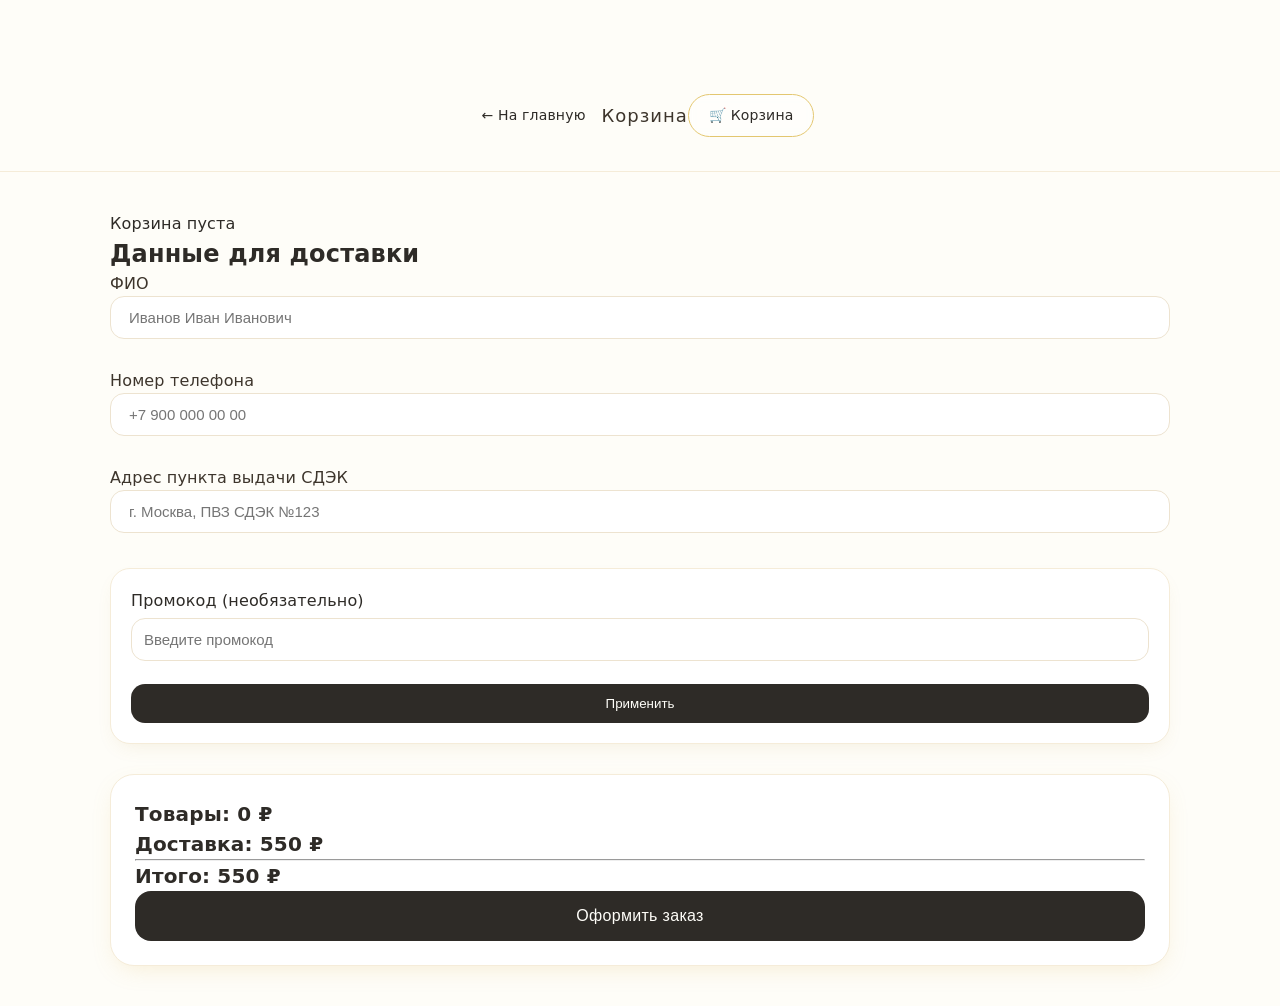
==== cart.html @ 633397a0 "Add files via upload" ====
<!DOCTYPE html>
<html lang="ru">
<head>
  <meta charset="UTF-8">
  <title>Корзина</title>
  <title>Корзина — Secret Jersey</title>
  <meta name="viewport" content="width=device-width, initial-scale=1.0">
  <link rel="stylesheet" href="style.css">
</head>
<body>

<header class="header">
  <div class="header-inner">

    <a href="index.html" class="back-btn">
      ← На главную
    </a>

    <h1>Корзина</h1>

    <a href="cart.html" class="cart-btn">
      🛒 Корзина
    </a>

  </div>
</header>

<main class="cart">
  <div id="cart-items"></div>

  <h2>Данные для доставки</h2>

  <div class="delivery">

    <label>
      ФИО
      <input type="text" id="name" placeholder="Иванов Иван Иванович">
    </label>

    <label>
      Номер телефона
      <input type="tel" id="phone" placeholder="+7 900 000 00 00">
    </label>

    <label>
      Адрес пункта выдачи СДЭК
      <input type="text" id="address" placeholder="г. Москва, ПВЗ СДЭК №123">
    </label>

    </p>

  </div>

  <div class="promo-block">
  <label for="promo">Промокод (необязательно)</label>
  <input type="text" id="promo" placeholder="Введите промокод">
  <button type="button" id="apply-promo">Применить</button>
  <p id="promo-message"></p>
</div>


<div class="cart-total">
  <p>Товары: <span id="products-price">0</span> ₽</p>
  <p>Доставка: <span id="delivery-price">550</span> ₽</p>
  <hr>
  <p class="total">
    Итого: <span id="total-price">0</span> ₽
  </p>

  <button class="buy" id="go-payment">Оформить заказ</button>
</div>


</main>

<script src="cart.js"></script>
</body>
</html>
---- style.css ----
﻿* {
  box-sizing: border-box;
  margin: 0;
  padding: 0;
}

body {
  font-family: 'Inter', 'Helvetica Neue', system-ui, -apple-system, BlinkMacSystemFont, sans-serif;
  background: #fefdf8;
  color: #2e2b27;
  line-height: 1.5;
  letter-spacing: 0.01em;
}

a {
  color: inherit;
  text-decoration: none;
}

.header {
  position: sticky;
  top: 0;
  background: rgba(254, 253, 248, 0.85);
  backdrop-filter: blur(12px);
  -webkit-backdrop-filter: blur(12px);
  border-bottom: 1px solid rgba(243, 228, 183, 0.5);
  z-index: 1000;
}

.header h1 {
  font-size: 24px;
  letter-spacing: 1px;
  font-weight: 500;
  color: #3d352c;
}

main {
  max-width: 1100px;
  margin: 40px auto;
  padding: 0 20px;
}

.product {
  display: grid;
  grid-template-columns: 1fr 1fr;
  gap: 40px;
}

.product img {
  width: 100%;
  border-radius: 24px;
  box-shadow: 0 20px 35px -8px rgba(233, 196, 106, 0.2);
  transition: transform 0.5s ease, box-shadow 0.4s ease;
}

.product img:hover {
  transform: scale(1.01);
  box-shadow: 0 25px 40px -8px rgba(222, 184, 92, 0.3);
}

.product-info h2 {
  font-size: 28px;
  margin-bottom: 10px;
  font-weight: 500;
  color: #3d352c;
}

.price {
  font-size: 22px;
  font-weight: 500;
  margin-bottom: 20px;
  color: #b48b3a;
}

.sizes {
  display: flex;
  gap: 10px;
  border-radius: 30px;
  margin-bottom: 20px;
  flex-wrap: wrap;
}

.size {
  padding: 12px 20px;
  border: 1px solid #e5d9c6;
  border-radius: 40px;
  background: none;
  cursor: pointer;
  font-weight: 500;
  color: #3d352c;
  transition: all 0.2s ease;
  background: white;
  min-width: 60px;
  box-shadow: 0 2px 6px rgba(0,0,0,0.02);
}

.size:hover {
  border-color: #e3c770;
  background: #fffbf0;
}

.size.active {
  background: #e3c770;
  border-color: #dba959;
  color: #2e2b27;
  font-weight: 600;
  box-shadow: 0 4px 10px rgba(227, 199, 112, 0.3);
}

input {
  width: 100%;
  padding: 12px 18px;
  border: 1px solid #ede3d0;
  border-radius: 14px;
  margin-bottom: 15px;
  background: white;
  font-size: 15px;
  transition: border 0.2s, box-shadow 0.2s;
}

input:focus {
  outline: none;
  border-color: #e3c770;
  box-shadow: 0 0 0 3px rgba(227, 199, 112, 0.15);
}

.buy {
  width: 100%;
  padding: 16px;
  background: #2e2b27;
  color: #fefdf8;
  border: none;
  border-radius: 16px;
  font-size: 16px;
  font-weight: 500;
  cursor: pointer;
  transition: all 0.3s ease;
  letter-spacing: 0.02em;
}

.buy:hover {
  background: #4a4139;
  transform: translateY(-2px);
  box-shadow: 0 12px 20px -10px rgba(46, 43, 39, 0.3);
}

.size-table {
  margin-top: 30px;
  width: 100%;
  border-collapse: collapse;
}

.size-table th,
.size-table td {
  padding: 12px;
  border-bottom: 1px solid #f0e8da;
  text-align: center;
}

.size-table th {
  font-weight: 600;
  color: #b48b3a;
  background: #fffbf2;
}

.cart-item {
  display: flex;
  gap: 20px;
  margin-bottom: 25px;
  background: white;
  padding: 18px;
  border-radius: 24px;
  box-shadow: 0 8px 20px -6px rgba(233, 196, 106, 0.15);
  border: 1px solid #f5ecd9;
}

.cart-item img {
  width: 100px;
  height: 100px;
  object-fit: cover;
  border-radius: 18px;
}

.cart-info h3 {
  margin-bottom: 5px;
  font-weight: 500;
  color: #3d352c;
}

.unwanted {
  font-size: 13px;
  color: #b48b3a;
  background: #fffbf0;
  padding: 4px 10px;
  border-radius: 30px;
  display: inline-block;
  margin-top: 4px;
}

.remove-btn {
  margin-top: 10px;
  padding: 8px 16px;
  background: #2e2b27;
  color: #fefdf8;
  border: none;
  border-radius: 12px;
  cursor: pointer;
  transition: all 0.2s ease;
  font-size: 14px;
}

.remove-btn:hover {
  background: #b48b3a;
  transform: scale(0.98);
}

.delivery label {
  display: block;
  margin-bottom: 15px;
  font-weight: 500;
  color: #3d352c;
}

.cart-total {
  margin-top: 30px;
  font-size: 20px;
  font-weight: 600;
  background: white;
  padding: 24px;
  border-radius: 24px;
  box-shadow: 0 8px 25px -8px rgba(222, 184, 92, 0.25);
  border: 1px solid #f5ecd9;
}

.measure-modal {
  display: none;
  position: fixed;
  inset: 0;
  background: rgba(46, 43, 39, 0.5);
  backdrop-filter: blur(4px);
}

.measure-content {
  background: #fefdf8;
  max-width: 400px;
  margin: 120px auto;
  padding: 30px;
  border-radius: 32px;
  box-shadow: 0 40px 60px -20px rgba(46, 43, 39, 0.4);
}

.product-img {
  width: 300px;
  height: auto;
  border-radius: 24px;
}

.product-img {
   display: grid;
   gap: 500px;
   flex-wrap: wrap;
}

.product-img {
    flex: 0 0 200px;
    border: 1px solid #e5d9c6;
    padding: 10px;
    text-align: center;
}

.products-img {
    display: flex;
    justify-content: space-between;
    align-items: flex-start;
    padding: 20px;
}

.product-img {
    width: 45%;
    border: 1px solid #e5d9c6;
    border-radius: 10px;
    padding: 15px;
    text-align: center;
    background-color: #fff;
}

.product-img {
    width: 40%;
    height: auto;
    border-radius: 8px;
}

.product-img button {
    margin-top: 10px;
    padding: 8px 12px;
    border: none;
    background-color: #e3c770;
    color: #2e2b27;
    border-radius: 5px;
    cursor: pointer;
}

.products {
  display: grid;
  grid-template-columns: repeat(2, 1fr);
  gap: 30px;
}

.product-card {
  border-radius: 24px;
  overflow: hidden;
  cursor: pointer;
  background: white;
  padding: 15px;
  transition: all 0.4s ease;
  border: 1px solid #f5ecd9;
  box-shadow: 0 10px 25px -12px rgba(180, 139, 58, 0.15);
}

.product-card img {
  width: 100%;
  border-radius: 18px;
  transition: transform 0.5s ease;
}

.product-card h3 {
  margin-top: 12px;
  font-size: 18px;
  font-weight: 500;
  color: #3d352c;
}

.product-card p {
  font-size: 16px;
  color: #b48b3a;
  font-weight: 500;
}

.product-card:hover {
  transform: translateY(-6px);
  box-shadow: 0 25px 35px -14px rgba(180, 139, 58, 0.3);
  border-color: #e3c770;
}

.product-card:hover img {
  transform: scale(1.04);
}

@media (max-width: 768px) {
  .products {
    grid-template-columns: 1fr;
  }
}

/* ===== HERO ===== */
.hero {
  height: 70vh;
  display: flex;
  align-items: center;
  justify-content: center;
  text-align: center;
  background: linear-gradient(
    rgba(46, 43, 39, 0.45),
    rgba(46, 43, 39, 0.45)
  ),
  url("images/hero.jpg") center / cover no-repeat;
  color: #fefdf8;
  padding: 20px;
}

.hero-content h2 {
  font-size: 52px;
  margin-bottom: 15px;
  letter-spacing: 1px;
  font-weight: 500;
  text-shadow: 0 2px 10px rgba(0,0,0,0.2);
}

.hero-content p {
  font-size: 18px;
  margin-bottom: 30px;
  color: #faf3e0;
}

.hero-btn {
  display: inline-block;
  padding: 16px 35px;
  background: #fefdf8;
  color: #2e2b27;
  border-radius: 40px;
  font-weight: 500;
  transition: 0.3s;
  box-shadow: 0 10px 20px -8px rgba(0,0,0,0.2);
}

.hero-btn:hover {
  background: #e3c770;
  color: #2e2b27;
  transform: translateY(-2px);
  box-shadow: 0 15px 25px -8px #b48b3a;
}

.header-inner {
  max-width: 1100px;
  margin: 0 auto;
  padding: 20px;
  display: flex;
  align-items: center;
  justify-content: space-between;
}

.cart-btn {
  padding: 10px 20px;
  border: 1px solid #e3c770;
  border-radius: 40px;
  font-size: 14px;
  transition: 0.3s;
  color: #2e2b27;
  background: rgba(255,255,255,0.5);
  backdrop-filter: blur(4px);
}

.cart-btn:hover {
  background: #e3c770;
  color: #2e2b27;
  border-color: #dba959;
  box-shadow: 0 8px 15px -6px rgba(227, 199, 112, 0.5);
}

/* ===== BACK BUTTON ===== */
.back-btn {
  font-size: 14px;
  color: #2e2b27;
  padding: 8px 16px;
  border-radius: 40px;
  transition: 0.3s;
  white-space: nowrap;
}

.back-btn:hover {
  background: #e3c770;
  color: #2e2b27;
  box-shadow: 0 4px 10px rgba(227, 199, 112, 0.3);
}

/* ===== BOTTOM BLOCK ===== */
.bottom-block {
  margin-top: 80px;
  padding: 60px 20px;
  background: #fffbf2;
  border-top: 1px solid #f5ecd9;
  border-bottom: 1px solid #f5ecd9;
}

.bottom-inner {
  max-width: 1100px;
  margin: 0 auto;
  display: flex;
  align-items: center;
  gap: 40px;
}

.bottom-inner img {
  width: 50%;
  border-radius: 24px;
  box-shadow: 0 25px 35px -14px rgba(180, 139, 58, 0.3);
}

.bottom-text {
  width: 50%;
}

.bottom-text h2 {
  font-size: 32px;
  margin-bottom: 15px;
  font-weight: 500;
  color: #3d352c;
}

.bottom-text p {
  font-size: 18px;
  line-height: 1.7;
  color: #5e5549;
}

/* 📱 мобильная версия */
@media (max-width: 768px) {
  .bottom-inner {
    flex-direction: column;
  }

  .bottom-inner img,
  .bottom-text {
    width: 100%;
  }
}

/* ===== MOBILE VERSION (MAIN PAGE) ===== */
@media (max-width: 768px) {

  .header-inner {
    padding: 15px;
  }

  .header-inner h1 {
    font-size: 20px;
  }

  .products {
    flex-direction: column;
    gap: 25px;
    padding: 0 15px;
  }

  .product-card {
    width: 100%;
  }

  .product-card img {
    width: 100%;
    height: auto;
    border-radius: 18px;
  }

  button,
  .cart-btn,
  .back-btn {
    width: 100%;
    min-height: 48px;
    font-size: 16px;
  }

  .bottom-inner {
    flex-direction: column;
    gap: 20px;
  }

  .bottom-inner img,
  .bottom-text {
    width: 100%;
  }

  .bottom-text h2 {
    font-size: 24px;
  }

  .bottom-text p {
    font-size: 16px;
  }

  .contact-cta p {
    font-size: 16px;
  }
}

/* ===== MOBILE PRODUCT PAGE (FIXED) ===== */
@media (max-width: 768px) {

  .product-image,
  .product-info {
    padding: 0 15px;
  }

  .product-img {
    width: 100%;
    max-width: 320px;
    height: auto;
    border-radius: 20px;
    margin-bottom: 20px;
    margin-left: auto;
    margin-right: auto;
  }

  .product-info h1 {
    font-size: 24px;
    margin-bottom: 10px;
    font-weight: 500;
  }

  .product-description {
    font-size: 15px;
    line-height: 1.6;
    margin-bottom: 15px;
    color: #5e5549;
  }

  .price {
    font-size: 22px;
    margin-bottom: 20px;
    font-weight: 600;
    color: #b48b3a;
  }

  .sizes {
    margin-bottom: 25px;
  }

  .sizes p {
    margin-bottom: 10px;
  }

  .sizes .size {
    width: auto;
    min-width: 60px;
    padding: 10px 16px;
    border-radius: 40px;
    font-size: 14px;
  }

  .size-table-wrapper {
    overflow-x: auto;
    margin-bottom: 25px;
  }

  .size-table {
    width: 100%;
    font-size: 13px;
  }

  .unwanted-clubs input {
    width: 100%;
    min-height: 44px;
    font-size: 14px;
    margin-top: 8px;
  }

  .buy {
    width: 100%;
    min-height: 50px;
    font-size: 16px;
    border-radius: 30px;
    margin-top: 20px;
  }
}

/* ===== MOBILE CART PAGE ===== */
@media (max-width: 768px) {

  .cart {
    padding: 0 15px;
  }

  .cart-item {
    display: flex;
    gap: 15px;
    margin-bottom: 20px;
    padding: 15px;
  }

  .cart-item img {
    width: 80px;
    height: 80px;
    object-fit: cover;
    border-radius: 12px;
  }

  .cart-info {
    flex: 1;
  }

  .cart-info h3 {
    font-size: 16px;
    margin-bottom: 5px;
  }

  .cart-info p {
    font-size: 14px;
    margin-bottom: 4px;
  }

  .delivery label {
    display: block;
    margin-bottom: 15px;
  }

  .delivery input {
    width: 100%;
    min-height: 44px;
    font-size: 14px;
  }

  .delivery-note {
    font-size: 13px;
  }

  .cart-total {
    margin-top: 25px;
  }

  .cart-total p {
    font-size: 18px;
    margin-bottom: 15px;
  }

  .buy {
    width: 100%;
    min-height: 50px;
    font-size: 16px;
    border-radius: 30px;
  }
}

.mini-header {
  position: fixed;
  top: 0;
  left: 0;
  width: 100%;
  height: 56px;
  background: rgba(254, 253, 248, 0.85);
  backdrop-filter: blur(10px);
  -webkit-backdrop-filter: blur(10px);
  border-bottom: 1px solid #f5ecd9;
  display: flex;
  align-items: center;
  justify-content: space-between;
  padding: 0 14px;
  z-index: 1000;
}

.mini-header a {
  text-decoration: none;
  color: #2e2b27;
  font-size: 20px;
  transition: color 0.2s;
}

.mini-header a:hover {
  color: #b48b3a;
}

.header-title {
  font-weight: 500;
  font-size: 16px;
  color: #3d352c;
}

body {
  padding-top: 60px;
}

/* ===== PAYMENT PAGE ===== */

.payment-page {
  max-width: 420px;
  margin: 0 auto;
  padding: 20px 16px 40px;
}

.payment-page h2 {
  text-align: center;
  font-size: 24px;
  margin-bottom: 16px;
  font-weight: 500;
  color: #3d352c;
}

.payment-box {
  background: white;
  border-radius: 24px;
  padding: 22px;
  box-shadow: 0 15px 30px -12px rgba(180, 139, 58, 0.15);
  margin-bottom: 16px;
  border: 1px solid #f5ecd9;
}

.payment-box p {
  margin: 8px 0;
  font-size: 15px;
  color: #5e5549;
}

.payment-timer {
  background: #fff5e6;
  color: #b48b3a;
  border-radius: 18px;
  padding: 12px;
  text-align: center;
  font-weight: 600;
  margin-bottom: 16px;
  border: 1px solid #f5dbb1;
}

.qr-box {
  margin-top: 16px;
  text-align: center;
}

.qr-box img {
  width: 220px;
  max-width: 100%;
  border-radius: 14px;
  box-shadow: 0 8px 20px rgba(0,0,0,0.08);
}

.qr-box p {
  margin-top: 8px;
  font-size: 14px;
  color: #b48b3a;
}

.pay-done {
  width: 100%;
  margin-top: 16px;
  padding: 16px;
  border: none;
  border-radius: 18px;
  background: #2e2b27;
  color: #fefdf8;
  font-size: 16px;
  font-weight: 500;
  cursor: pointer;
  transition: all 0.2s ease;
}

.pay-done:active {
  transform: scale(0.98);
}

.pay-done:disabled {
  background: #c9c3b8;
  cursor: not-allowed;
}

.payment-note {
  font-size: 13px;
  color: #b48b3a;
  text-align: center;
  margin-top: 10px;
}

/* ===== АНИМАЦИЯ ТОВАРОВ НА ГЛАВНОЙ ===== */

.product-card {
  background: white;
  border-radius: 24px;
  padding: 15px;
  transition: all 0.4s ease;
  cursor: pointer;
}

.product-card img {
  width: 100%;
  border-radius: 18px;
  transition: transform 0.5s ease;
}

.product-card:hover {
  transform: translateY(-8px);
  box-shadow: 0 25px 35px -14px rgba(180, 139, 58, 0.3);
}

.product-card:hover img {
  transform: scale(1.06);
}

.product-card::after {
  content: "";
  position: absolute;
  inset: 0;
  border-radius: 24px;
  background: rgba(227, 199, 112, 0.03);
  opacity: 0;
  transition: opacity 0.4s;
}

.product-card:hover::after {
  opacity: 1;
}

/* ===== БЛОК СВЯЗИ ===== */

.contact-cta {
  margin-top: 60px;
  padding: 40px 20px;
  background: #fffbf2;
  border-radius: 32px;
  text-align: center;
  border: 1px solid #f5ecd9;
}

.contact-cta p {
  font-size: 22px;
  margin-bottom: 25px;
  line-height: 1.5;
  color: #3d352c;
}

.contact-btn {
  display: inline-block;
  padding: 16px 40px;
  background: #2e2b27;
  color: #fefdf8;
  border-radius: 40px;
  text-decoration: none;
  font-weight: 500;
  transition: all 0.3s ease;
  box-shadow: 0 8px 18px -6px rgba(46, 43, 39, 0.2);
}

.contact-btn:hover {
  transform: translateY(-3px);
  background: #b48b3a;
  box-shadow: 0 15px 25px -10px #b48b3a;
}

/* ===== КОЛИЧЕСТВО ТОВАРА ===== */

.quantity-control {
  margin-top: 20px;
}

.qty-box {
  display: flex;
  align-items: center;
  gap: 15px;
}

.qty-btn {
  width: 44px;
  height: 44px;
  border-radius: 50%;
  border: none;
  background: #2e2b27;
  color: #fefdf8;
  font-size: 22px;
  cursor: pointer;
  transition: all 0.2s;
  display: flex;
  align-items: center;
  justify-content: center;
}

.qty-btn:hover {
  background: #b48b3a;
  transform: scale(1.05);
}

.qty-value {
  font-size: 20px;
  min-width: 30px;
  text-align: center;
  font-weight: 500;
  color: #3d352c;
}

.add-to-cart {
  width: 100%;
  padding: 16px;
  border-radius: 30px;
  border: none;
  background: #2e2b27;
  color: #fefdf8;
  font-size: 16px;
  font-weight: 500;
  cursor: pointer;
  transition: all 0.3s;
}

.add-to-cart:hover {
  background: #b48b3a;
  transform: translateY(-2px);
  box-shadow: 0 12px 20px -10px #b48b3a;
}

/* =========================
   PAYMENT PAGE
========================= */

.payment {
  max-width: 480px;
  margin: 0 auto;
  padding: 20px 16px 40px;
}

.payment-card {
  background: white;
  border-radius: 24px;
  padding: 24px;
  margin-bottom: 16px;
  box-shadow: 0 12px 25px -12px rgba(180, 139, 58, 0.15);
  border: 1px solid #f5ecd9;
}

.payment-card h2,
.payment-card h3 {
  margin-bottom: 12px;
  font-size: 20px;
  font-weight: 500;
  color: #3d352c;
}

.payment-total {
  font-size: 32px;
  font-weight: 600;
  text-align: center;
  margin: 15px 0;
  color: #b48b3a;
}

.payment-timer {
  text-align: center;
  font-size: 15px;
  color: #5e5549;
}

#payment-timer {
  font-weight: 600;
  color: #b48b3a;
}

.payment-card p {
  font-size: 15px;
  margin: 8px 0;
  color: #5e5549;
}

.payment-note {
  margin-top: 12px;
  font-size: 14px;
  color: #b48b3a;
  text-align: center;
}

.paid-btn,
#paid-btn {
  width: 100%;
  background: #2e2b27;
  color: #fefdf8;
  border: none;
  border-radius: 18px;
  padding: 18px;
  font-size: 16px;
  font-weight: 500;
  cursor: pointer;
  transition: all 0.3s ease;
  letter-spacing: 0.02em;
}

#paid-btn:hover {
  background: #b48b3a;
  transform: translateY(-2px);
  box-shadow: 0 15px 25px -10px #b48b3a;
}

#paid-btn:disabled {
  background: #c9c3b8;
  cursor: not-allowed;
  transform: none;
}

.success-banner {
  position: fixed;
  top: -60px;
  left: 0;
  right: 0;
  background: #e3c770;
  color: #2e2b27;
  text-align: center;
  padding: 16px;
  font-size: 15px;
  font-weight: 600;
  transition: top 0.4s ease;
  z-index: 9999;
  box-shadow: 0 8px 15px rgba(227, 199, 112, 0.3);
}

.success-banner.show {
  top: 0;
}

.header {
  display: flex;
  align-items: center;
  gap: 10px;
  padding: 14px 20px;
  border-bottom: 1px solid #f5ecd9;
  background: rgba(254, 253, 248, 0.9);
  backdrop-filter: blur(10px);
}

.header a {
  text-decoration: none;
  color: #2e2b27;
  font-size: 14px;
  font-weight: 500;
  transition: color 0.2s;
}

.header a:hover {
  color: #b48b3a;
}

.header h1 {
  font-size: 18px;
  font-weight: 500;
  margin: 0 auto;
  color: #3d352c;
}

@media (max-width: 480px) {
  .payment {
    padding: 16px 12px 32px;
  }

  .payment-total {
    font-size: 28px;
  }
}

/* ===== PAYMENT SUCCESS ===== */

.payment-success {
  min-height: 70vh;
  display: flex;
  flex-direction: column;
  justify-content: center;
  align-items: center;
  text-align: center;
  padding: 20px;
}

.payment-success.hidden {
  display: none;
}

.success-text {
  font-size: 16px;
  line-height: 1.6;
  margin-bottom: 30px;
  color: #5e5549;
  max-width: 420px;
}

.back-home-btn {
  display: block;
  width: 100%;
  max-width: 320px;
  background: #2e2b27;
  color: #fefdf8;
  text-decoration: none;
  padding: 18px;
  border-radius: 18px;
  font-size: 16px;
  font-weight: 500;
  transition: all 0.3s ease;
  box-shadow: 0 10px 20px -8px rgba(46, 43, 39, 0.2);
}

.back-home-btn:hover {
  background: #b48b3a;
  transform: translateY(-2px);
  box-shadow: 0 15px 25px -10px #b48b3a;
}

.hidden {
  display: none;
}

.payment-success {
  text-align: center;
  padding: 60px 20px;
}

.payment-success h2 {
  font-size: 28px;
  margin-bottom: 20px;
  font-weight: 500;
  color: #3d352c;
}

.payment-success p {
  font-size: 16px;
  line-height: 1.6;
  margin-bottom: 40px;
  color: #5e5549;
}

.back-home-btn {
  display: inline-block;
  padding: 18px 40px;
  background: #2e2b27;
  color: #fefdf8;
  text-decoration: none;
  font-size: 16px;
  border-radius: 18px;
  transition: all 0.3s;
}

.back-home-btn:hover {
  background: #b48b3a;
  transform: translateY(-2px);
  box-shadow: 0 15px 25px -10px #b48b3a;
}

/* ============================= */
/* 📱 MOBILE VERSION */
/* ============================= */
@media (max-width: 768px) {

  body {
    font-size: 15px;
  }

  .container {
    padding: 12px;
  }

  h1, h2 {
    font-size: 22px;
  }

  button {
    font-size: 15px;
    padding: 14px;
    border-radius: 16px;
  }

  header {
    padding: 10px 14px;
  }

  header .logo {
    font-size: 20px;
  }

  header nav {
    display: none;
  }

  .mobile-header {
    display: flex;
    justify-content: space-between;
    align-items: center;
  }

  .products {
    display: grid;
    grid-template-columns: 1fr 1fr;
    gap: 12px;
  }

  .product-card {
    border-radius: 18px;
    padding: 10px;
  }

  .product-card img {
    height: 150px;
    object-fit: cover;
    border-radius: 14px;
  }

  .product-card h3 {
    font-size: 14px;
  }

  .product-card .price {
    font-size: 15px;
    font-weight: 600;
  }

  .product-card:hover {
    transform: none;
    box-shadow: none;
  }

  .product-page {
    display: block;
  }

  .product-img {
    width: 100%;
    max-height: 300px;
    object-fit: cover;
    border-radius: 18px;
    margin-bottom: 16px;
  }

  .sizes {
    display: flex;
    flex-wrap: wrap;
    gap: 8px;
  }

  .size {
    padding: 10px 16px;
    font-size: 14px;
    border-radius: 12px;
  }

  .add-to-cart,
  .qty-box {
    width: 100%;
  }

  .qty-box {
    display: flex;
    justify-content: space-between;
    align-items: center;
  }

  .qty-btn {
    width: 48px;
    height: 48px;
    font-size: 22px;
  }

  .cart-item {
    display: flex;
    gap: 10px;
    padding: 12px;
    border-radius: 18px;
  }

  .cart-item img {
    width: 80px;
    height: 80px;
    border-radius: 12px;
  }

  .cart-info h3 {
    font-size: 15px;
  }

  .cart-info p {
    font-size: 13px;
  }

  .remove-btn {
    margin-top: 6px;
    font-size: 13px;
    padding: 8px 12px;
  }

  .cart-summary {
    padding: 14px;
    border-radius: 18px;
  }

  .cart-summary p {
    font-size: 14px;
  }

  .cart-summary .total {
    font-size: 20px;
  }

  .payment {
    padding: 16px;
  }

  .payment-box {
    padding: 20px;
    border-radius: 20px;
  }

  #payment-total {
    font-size: 24px;
    margin: 10px 0;
  }

  #payment-timer {
    font-size: 18px;
    margin-bottom: 14px;
  }

  .payment-success {
    padding: 20px;
    text-align: center;
  }

  .payment-success h2 {
    font-size: 24px;
    margin-bottom: 14px;
  }

  .payment-success p {
    font-size: 15px;
    margin-bottom: 20px;
  }

  .payment-success .home-btn {
    font-size: 16px;
    padding: 16px;
    border-radius: 16px;
  }

  .fixed-bottom-btn {
    position: fixed;
    bottom: 12px;
    left: 12px;
    right: 12px;
    z-index: 100;
  }

}

/* ===== FIX IMAGE ON MOBILE ===== */
@media (max-width: 768px) {

  .product-image {
    width: 100%;
    display: flex;
    justify-content: center;
    margin-bottom: 20px;
  }

  .product-img {
    width: 100%;
    max-width: 320px;
    height: auto;
    display: block;
    object-fit: contain;
  }

}

/* ===== MOBILE PRODUCT LAYOUT ===== */
@media (max-width: 768px) {

  .product {
    display: flex;
    flex-direction: column;
  }

  .product-image {
    order: 1;
    width: 100%;
    margin-bottom: 20px;
  }

  .product-info {
    order: 2;
    width: 100%;
  }

}


/* ===== SIZE BUTTONS MOBILE FIX ===== */
@media (max-width: 768px) {

  .sizes {
    display: flex;
    flex-wrap: wrap;
    gap: 10px;
    margin-top: 10px;
  }

  .sizes .size {
    width: auto;
    min-width: 60px;
    padding: 10px 16px;
    border-radius: 40px;
    font-size: 14px;
    text-align: center;
  }

}

.seo-text {
  max-width: 900px;
  margin: 60px auto;
  font-size: 14px;
  color: #b48b3a;
  line-height: 1.6;
}

.promo-block {
  margin: 20px 0;
  background: white;
  padding: 20px;
  border-radius: 20px;
  box-shadow: 0 8px 20px -8px rgba(180, 139, 58, 0.15);
  border: 1px solid #f5ecd9;
}

.promo-block input {
  width: 100%;
  padding: 12px;
  margin-top: 5px;
  border-radius: 14px;
  border: 1px solid #ede3d0;
}

.promo-block button {
  margin-top: 8px;
  width: 100%;
  padding: 12px;
  background: #2e2b27;
  color: #fefdf8;
  border: none;
  border-radius: 14px;
  cursor: pointer;
  font-weight: 500;
  transition: all 0.3s;
}

.promo-block button:hover {
  background: #b48b3a;
  transform: translateY(-2px);
  box-shadow: 0 10px 20px -10px #b48b3a;
}

.qty-wrapper {
  display: flex;
  align-items: center;
  gap: 12px;
  margin-bottom: 12px;
}

.qty-btn {
  width: 44px;
  height: 44px;
  font-size: 22px;
  border-radius: 12px;
  border: none;
  background: #2e2b27;
  color: #fefdf8;
  transition: all 0.2s;
}

.qty-btn:hover {
  background: #b48b3a;
  transform: scale(1.05);
}

.qty-value {
  font-size: 20px;
  min-width: 24px;
  text-align: center;
  font-weight: 500;
  color: #3d352c;
}

.to-cart {
  width: 100%;
  padding: 14px;
  background: #e3c770;
  color: #2e2b27;
  border: none;
  border-radius: 14px;
  font-size: 16px;
  font-weight: 500;
  cursor: pointer;
  transition: all 0.3s;
}

.to-cart:hover {
  background: #b48b3a;
  transform: translateY(-2px);
  box-shadow: 0 10px 20px -10px #b48b3a;
  color: #fefdf8;
}

/* ===== КОНТРОЛЫ КОРЗИНЫ НА СТРАНИЦЕ ТОВАРА ===== */

#cart-controls {
  margin-top: 20px;
}

#add-to-cart,
#go-to-cart {
  width: 100%;
  padding: 16px;
  font-size: 18px;
  font-weight: 500;
  border-radius: 18px;
  border: none;
  cursor: pointer;
  transition: all 0.3s ease;
}

#add-to-cart {
  background: #2e2b27;
  color: #fefdf8;
}

#add-to-cart:hover {
  transform: translateY(-2px);
  background: #b48b3a;
  box-shadow: 0 15px 25px -10px #b48b3a;
}

.quantity-controls {
  display: flex;
  align-items: center;
  justify-content: space-between;
  gap: 12px;
  margin-bottom: 14px;
}

.quantity-controls button {
  width: 54px;
  height: 54px;
  border-radius: 16px;
  border: none;
  font-size: 26px;
  font-weight: 500;
  cursor: pointer;
  background: #fff3e0;
  transition: all 0.2s ease;
  color: #2e2b27;
}

.quantity-controls button:hover {
  background: #e3c770;
  transform: scale(1.05);
}

.quantity-controls span {
  flex: 1;
  text-align: center;
  font-size: 22px;
  font-weight: 500;
  color: #3d352c;
}

#go-to-cart {
  background: #e3c770;
  color: #2e2b27;
}

#go-to-cart:hover {
  background: #b48b3a;
  transform: translateY(-2px);
  box-shadow: 0 15px 25px -10px #b48b3a;
  color: #fefdf8;
}

@media (max-width: 768px) {
  #add-to-cart,
  #go-to-cart {
    font-size: 16px;
    padding: 14px;
  }

  .quantity-controls button {
    width: 48px;
    height: 48px;
    font-size: 22px;
  }

  .quantity-controls span {
    font-size: 20px;
  }
}

.price-block {
  display: flex;
  align-items: center;
  gap: 10px;
  margin: 10px 0;
}

.old-price {
  font-size: 16px;
  color: #b48b3a;
  text-decoration: line-through;
}

.new-price {
  font-size: 24px;
  font-weight: 600;
  color: #2e2b27;
}

.price-block {
  display: flex;
  align-items: center;
  gap: 10px;
  margin: 10px 0;
}

.old-price {
  font-size: 16px;
  color: #b48b3a;
  text-decoration: line-through;
}

.new-price {
  font-size: 24px;
  font-weight: 600;
  color: #2e2b27;
}

/* ===== PRODUCT GALLERY ===== */

.product-gallery {
  position: relative;
  width: 100%;
  max-width: 600px;
  margin: 0 auto;
}

.gallery-main {
  position: relative;
  width: 100%;
  border-radius: 24px;
  overflow: hidden;
  box-shadow: 0 20px 35px -8px rgba(233, 196, 106, 0.2);
  aspect-ratio: 1 / 1;
}

.main-image {
  width: 100%;
  height: 100%;
  object-fit: cover;
  transition: transform 0.3s ease;
}

.main-image:hover {
  transform: scale(1.02);
}

/* Кнопки навигации */
.gallery-nav {
  position: absolute;
  top: 50%;
  transform: translateY(-50%);
  width: 44px;
  height: 44px;
  border-radius: 50%;
  background: rgba(255, 255, 255, 0.9);
  border: 2px solid #e3c770;
  color: #2e2b27;
  cursor: pointer;
  display: flex;
  align-items: center;
  justify-content: center;
  font-size: 18px;
  transition: all 0.3s ease;
  z-index: 10;
  box-shadow: 0 4px 12px rgba(0, 0, 0, 0.1);
}

.gallery-nav:hover {
  background: #e3c770;
  color: #fff;
  transform: translateY(-50%) scale(1.1);
  box-shadow: 0 6px 16px rgba(227, 199, 112, 0.4);
}

.gallery-nav.prev {
  left: 16px;
}

.gallery-nav.next {
  right: 16px;
}

/* Миниатюры */
.gallery-thumbnails {
  display: flex;
  gap: 12px;
  margin-top: 16px;
  overflow-x: auto;
  padding: 8px 4px;
  scrollbar-width: thin;
  scrollbar-color: #e3c770 #f5ecd9;
}

.gallery-thumbnails::-webkit-scrollbar {
  height: 6px;
}

.gallery-thumbnails::-webkit-scrollbar-track {
  background: #f5ecd9;
  border-radius: 10px;
}

.gallery-thumbnails::-webkit-scrollbar-thumb {
  background: #e3c770;
  border-radius: 10px;
}

.gallery-thumbnails::-webkit-scrollbar-thumb:hover {
  background: #b48b3a;
}

.thumbnail {
  width: 80px;
  height: 80px;
  object-fit: cover;
  border-radius: 12px;
  cursor: pointer;
  transition: all 0.3s ease;
  border: 2px solid transparent;
  opacity: 0.7;
}

.thumbnail:hover {
  opacity: 1;
  transform: translateY(-2px);
  box-shadow: 0 8px 16px rgba(227, 199, 112, 0.3);
}

.thumbnail.active {
  border-color: #e3c770;
  opacity: 1;
  transform: scale(1.05);
  box-shadow: 0 4px 12px rgba(227, 199, 112, 0.4);
}

/* Анимация для смены изображений */
@keyframes fadeIn {
  from {
    opacity: 0.5;
    transform: scale(0.98);
  }
  to {
    opacity: 1;
    transform: scale(1);
  }
}

/* Мобильная адаптация */
@media (max-width: 768px) {
  .gallery-nav {
    width: 36px;
    height: 36px;
    font-size: 14px;
  }

  .gallery-nav.prev {
    left: 8px;
  }

  .gallery-nav.next {
    right: 8px;
  }

  .thumbnail {
    width: 60px;
    height: 60px;
  }

  .gallery-thumbnails {
    gap: 8px;
  }
}

/* Адаптация для планшетов */
@media (min-width: 769px) and (max-width: 1024px) {
  .product-gallery {
    max-width: 500px;
  }

  .thumbnail {
    width: 70px;
    height: 70px;
  }
}

/* Индикатор текущей позиции */
.gallery-counter {
  position: absolute;
  bottom: 16px;
  right: 16px;
  background: rgba(46, 43, 39, 0.7);
  color: #fefdf8;
  padding: 6px 12px;
  border-radius: 30px;
  font-size: 14px;
  font-weight: 500;
  backdrop-filter: blur(4px);
  z-index: 10;
}

/* Режим полноэкранного просмотра (опционально) */
.gallery-fullscreen-btn {
  position: absolute;
  top: 16px;
  right: 16px;
  width: 40px;
  height: 40px;
  border-radius: 50%;
  background: rgba(255, 255, 255, 0.9);
  border: 2px solid #e3c770;
  color: #2e2b27;
  cursor: pointer;
  display: flex;
  align-items: center;
  justify-content: center;
  font-size: 16px;
  transition: all 0.3s ease;
  z-index: 10;
}

.gallery-fullscreen-btn:hover {
  background: #e3c770;
  color: #fff;
  transform: scale(1.1);
}
/* ===== SIZE BUTTONS WITH AVAILABILITY ===== */

.sizes {
  display: flex;
  flex-wrap: wrap;
  gap: 12px;
  margin-bottom: 20px;
  position: relative;
}

.size {
  padding: 12px 20px;
  border: 2px solid #e5d9c6;
  border-radius: 40px;
  background: white;
  cursor: pointer;
  font-weight: 500;
  color: #2e2b27;
  transition: all 0.3s ease;
  min-width: 70px;
  font-size: 16px;
  box-shadow: 0 2px 8px rgba(0,0,0,0.02);
  position: relative;
  overflow: hidden;
}

/* Стиль для доступных размеров */
.size:not(.out-of-stock):hover {
  border-color: #e3c770;
  background: #fffbf0;
  transform: translateY(-2px);
  box-shadow: 0 8px 16px rgba(227, 199, 112, 0.2);
}

.size.active {
  background: #e3c770;
  border-color: #dba959;
  color: #2e2b27;
  font-weight: 600;
  box-shadow: 0 4px 12px rgba(227, 199, 112, 0.3);
}

/* Стиль для недоступных размеров */
.size.out-of-stock {
  background: #f5f5f5;
  border-color: #e0e0e0;
  color: #999;
  cursor: not-allowed;
  opacity: 0.6;
  position: relative;
  pointer-events: none; /* Запрещаем клики */
}

/* Добавляем диагональную линию для недоступных размеров */
.size.out-of-stock::before {
  content: "";
  position: absolute;
  top: 50%;
  left: 0;
  right: 0;
  height: 2px;
  background: rgba(153, 153, 153, 0.3);
  transform: rotate(-15deg);
  z-index: 1;
}

/* Легенда размеров */
.size-legend {
  display: flex;
  gap: 20px;
  margin-top: 15px;
  padding: 10px 0;
  border-top: 1px solid #f0e8da;
  width: 100%;
}

.legend-item {
  display: flex;
  align-items: center;
  gap: 8px;
  font-size: 14px;
  color: #5e5549;
}

.legend-dot {
  width: 16px;
  height: 16px;
  border-radius: 50%;
  display: inline-block;
}

.legend-dot.available {
  background: #e3c770;
  box-shadow: 0 2px 6px rgba(227, 199, 112, 0.4);
}

.legend-dot.unavailable {
  background: #e0e0e0;
  position: relative;
  overflow: hidden;
}

.legend-dot.unavailable::before {
  content: "";
  position: absolute;
  top: 50%;
  left: 0;
  right: 0;
  height: 2px;
  background: #999;
  transform: rotate(-15deg);
}

/* Сообщение о недоступности */
.size-unavailable-message {
  position: fixed;
  bottom: 20px;
  left: 50%;
  transform: translateX(-50%);
  background: #2e2b27;
  color: #fefdf8;
  padding: 12px 24px;
  border-radius: 50px;
  font-size: 14px;
  font-weight: 500;
  box-shadow: 0 10px 25px rgba(0,0,0,0.2);
  z-index: 1000;
  animation: slideUp 0.3s ease;
  border-left: 4px solid #e3c770;
}

.size-unavailable-message.fade-out {
  animation: fadeOut 0.3s ease forwards;
}

@keyframes slideUp {
  from {
    opacity: 0;
    transform: translate(-50%, 20px);
  }
  to {
    opacity: 1;
    transform: translate(-50%, 0);
  }
}

@keyframes fadeOut {
  from {
    opacity: 1;
    transform: translate(-50%, 0);
  }
  to {
    opacity: 0;
    transform: translate(-50%, -20px);
  }
}

/* Индикатор количества доступных размеров */
.sizes-header {
  display: flex;
  justify-content: space-between;
  align-items: center;
  width: 100%;
  margin-bottom: 10px;
}

.sizes-count {
  font-size: 14px;
  color: #b48b3a;
  background: #fffbf0;
  padding: 4px 12px;
  border-radius: 30px;
  font-weight: 500;
}

/* Анимация для кнопок размеров */
.size {
  animation: fadeIn 0.3s ease;
}

/* Мобильная адаптация */
@media (max-width: 768px) {
  .size {
    padding: 10px 16px;
    min-width: 60px;
    font-size: 14px;
  }
  
  .size-legend {
    gap: 15px;
    font-size: 13px;
  }
  
  .legend-dot {
    width: 14px;
    height: 14px;
  }
  
  .size-unavailable-message {
    width: 90%;
    text-align: center;
    font-size: 13px;
    padding: 10px 16px;
  }
}

/* Стили для активного размера (только если доступен) */
.size.active:not(.out-of-stock) {
  background: #e3c770;
  border-color: #dba959;
  transform: scale(1.05);
}

/* Добавляем подсказку при наведении на недоступный размер */
.size.out-of-stock::after {
  content: "Нет в наличии";
  position: absolute;
  bottom: 100%;
  left: 50%;
  transform: translateX(-50%);
  background: #2e2b27;
  color: #fefdf8;
  padding: 4px 8px;
  border-radius: 6px;
  font-size: 12px;
  white-space: nowrap;
  opacity: 0;
  visibility: hidden;
  transition: all 0.2s ease;
  pointer-events: none;
  z-index: 10;
  margin-bottom: 5px;
}

.size.out-of-stock:hover::after {
  opacity: 1;
  visibility: visible;
}

/* Статистика размеров */
.sizes-stats {
  margin-top: 15px;
  font-size: 13px;
  color: #5e5549;
  background: #fffbf0;
  padding: 8px 16px;
  border-radius: 30px;
  display: inline-block;
}

/* ===== QUANTITY MANAGEMENT STYLES ===== */

/* Индикатор количества на кнопке размера */
.size[data-quantity] {
  position: relative;
}

.size[data-quantity]::after {
  content: attr(data-quantity);
  position: absolute;
  top: -8px;
  right: -8px;
  background: #e3c770;
  color: #2e2b27;
  font-size: 12px;
  font-weight: 600;
  min-width: 22px;
  height: 22px;
  border-radius: 11px;
  display: flex;
  align-items: center;
  justify-content: center;
  padding: 0 4px;
  box-shadow: 0 2px 6px rgba(227, 199, 112, 0.4);
  border: 2px solid white;
  transition: all 0.2s ease;
}

.size[data-quantity]:hover::after {
  transform: scale(1.1);
  background: #b48b3a;
  color: #fefdf8;
}

/* Специальный стиль для размеров с малым количеством */
.size[data-quantity]:where([data-quantity="1"], [data-quantity="2"], [data-quantity="3"]) {
  border-color: #ffb74d;
  background: #fff3e0;
}

.size[data-quantity]:where([data-quantity="1"], [data-quantity="2"], [data-quantity="3"]):hover {
  background: #ffe0b2;
  border-color: #ff9800;
}

/* Легенда для малого количества */
.legend-dot.limited {
  background: #ffb74d;
  position: relative;
}

/* Улучшенные контролы количества */
.qty-wrapper {
  display: flex;
  align-items: center;
  gap: 15px;
  margin-bottom: 15px;
  background: white;
  padding: 10px 20px;
  border-radius: 60px;
  box-shadow: 0 4px 12px rgba(0, 0, 0, 0.05);
  border: 1px solid #f5ecd9;
}

.qty-btn {
  width: 48px;
  height: 48px;
  font-size: 24px;
  border-radius: 50%;
  border: none;
  background: #2e2b27;
  color: #fefdf8;
  cursor: pointer;
  transition: all 0.3s ease;
  display: flex;
  align-items: center;
  justify-content: center;
  box-shadow: 0 4px 10px rgba(0, 0, 0, 0.1);
}

.qty-btn:hover:not(:disabled) {
  background: #e3c770;
  transform: scale(1.1);
  box-shadow: 0 8px 16px rgba(227, 199, 112, 0.3);
}

.qty-btn:disabled {
  background: #e0e0e0;
  cursor: not-allowed;
  opacity: 0.5;
  box-shadow: none;
}

.qty-value {
  font-size: 24px;
  font-weight: 600;
  min-width: 50px;
  text-align: center;
  color: #2e2b27;
}

/* Индикатор доступного количества */
.available-quantity {
  margin: 10px 0;
  padding: 8px 16px;
  background: #f0f9f0;
  border-radius: 30px;
  font-size: 14px;
  color: #2e7d32;
  display: inline-block;
  border-left: 4px solid #4caf50;
}

.available-quantity.warning {
  background: #fff3e0;
  color: #e65100;
  border-left-color: #ff9800;
}

.available-quantity.low {
  background: #ffebee;
  color: #c62828;
  border-left-color: #f44336;
}

/* Сообщение о лимите */
.quantity-limit-message {
  position: fixed;
  bottom: 20px;
  left: 50%;
  transform: translateX(-50%);
  background: #2e2b27;
  color: #fefdf8;
  padding: 14px 28px;
  border-radius: 50px;
  font-size: 15px;
  font-weight: 500;
  box-shadow: 0 10px 30px rgba(0,0,0,0.3);
  z-index: 1000;
  animation: slideUp 0.3s ease;
  border-left: 4px solid #ff9800;
}

.quantity-limit-message.fade-out {
  animation: fadeOut 0.3s ease forwards;
}

/* Прогресс-бар количества */
.quantity-progress {
  margin-top: 10px;
  height: 6px;
  background: #f0f0f0;
  border-radius: 3px;
  overflow: hidden;
  width: 100%;
}

.quantity-progress-bar {
  height: 100%;
  background: linear-gradient(90deg, #e3c770, #b48b3a);
  border-radius: 3px;
  transition: width 0.3s ease;
}

.quantity-progress-bar.warning {
  background: linear-gradient(90deg, #ffb74d, #ff9800);
}

.quantity-progress-bar.low {
  background: linear-gradient(90deg, #ef5350, #f44336);
}

/* Модальное окно для выбора количества */
.quantity-modal {
  position: fixed;
  top: 0;
  left: 0;
  right: 0;
  bottom: 0;
  background: rgba(0, 0, 0, 0.5);
  display: flex;
  align-items: center;
  justify-content: center;
  z-index: 2000;
  opacity: 0;
  visibility: hidden;
  transition: all 0.3s ease;
}

.quantity-modal.show {
  opacity: 1;
  visibility: visible;
}

.quantity-modal-content {
  background: white;
  padding: 30px;
  border-radius: 24px;
  max-width: 400px;
  width: 90%;
  text-align: center;
  transform: scale(0.9);
  transition: transform 0.3s ease;
  box-shadow: 0 30px 50px rgba(0, 0, 0, 0.3);
}

.quantity-modal.show .quantity-modal-content {
  transform: scale(1);
}

.quantity-modal h3 {
  font-size: 20px;
  margin-bottom: 15px;
  color: #2e2b27;
}

.quantity-modal p {
  color: #5e5549;
  margin-bottom: 20px;
}

.quantity-modal-buttons {
  display: flex;
  gap: 12px;
}

.quantity-modal-btn {
  flex: 1;
  padding: 14px;
  border: none;
  border-radius: 12px;
  font-size: 16px;
  font-weight: 500;
  cursor: pointer;
  transition: all 0.3s ease;
}

.quantity-modal-btn.confirm {
  background: #e3c770;
  color: #2e2b27;
}

.quantity-modal-btn.confirm:hover {
  background: #b48b3a;
  color: #fefdf8;
}

.quantity-modal-btn.cancel {
  background: #f0f0f0;
  color: #5e5549;
}

.quantity-modal-btn.cancel:hover {
  background: #e0e0e0;
}

/* Мобильная адаптация */
@media (max-width: 768px) {
  .size[data-quantity]::after {
    font-size: 10px;
    min-width: 18px;
    height: 18px;
    top: -6px;
    right: -6px;
  }
  
  .qty-wrapper {
    padding: 8px 15px;
  }
  
  .qty-btn {
    width: 42px;
    height: 42px;
    font-size: 20px;
  }
  
  .qty-value {
    font-size: 20px;
    min-width: 40px;
  }
  
  .quantity-modal-content {
    padding: 20px;
  }
}

/* ===== SIMPLE AVAILABILITY STYLES ===== */

/* Легенда размеров (упрощенная) */
.size-legend {
  display: flex;
  gap: 20px;
  margin-top: 15px;
  padding: 10px 0;
  border-top: 1px solid #f0e8da;
  width: 100%;
}

.legend-item {
  display: flex;
  align-items: center;
  gap: 8px;
  font-size: 14px;
  color: #5e5549;
}

.legend-dot {
  width: 16px;
  height: 16px;
  border-radius: 50%;
  display: inline-block;
}

.legend-dot.available {
  background: #e3c770;
  box-shadow: 0 2px 6px rgba(227, 199, 112, 0.4);
}

.legend-dot.unavailable {
  background: #e0e0e0;
  position: relative;
  overflow: hidden;
}

.legend-dot.unavailable::before {
  content: "";
  position: absolute;
  top: 50%;
  left: 0;
  right: 0;
  height: 2px;
  background: #999;
  transform: rotate(-15deg);
}

/* Сообщение о лимите */
.limit-message {
  position: fixed;
  bottom: 20px;
  left: 50%;
  transform: translateX(-50%);
  background: #ff9800;
  color: #2e2b27;
  padding: 12px 24px;
  border-radius: 50px;
  font-size: 14px;
  font-weight: 500;
  box-shadow: 0 10px 25px rgba(0,0,0,0.2);
  z-index: 1000;
  animation: slideUp 0.3s ease;
  border-left: 4px solid #f57c00;
}

.limit-message.fade-out {
  animation: fadeOut 0.3s ease forwards;
}

@keyframes slideUp {
  from {
    opacity: 0;
    transform: translate(-50%, 20px);
  }
  to {
    opacity: 1;
    transform: translate(-50%, 0);
  }
}

@keyframes fadeOut {
  from {
    opacity: 1;
    transform: translate(-50%, 0);
  }
  to {
    opacity: 0;
    transform: translate(-50%, -20px);
  }
}

/* Кнопки количества */
.qty-wrapper {
  display: flex;
  align-items: center;
  gap: 15px;
  margin-bottom: 15px;
  background: white;
  padding: 10px 20px;
  border-radius: 60px;
  box-shadow: 0 4px 12px rgba(0, 0, 0, 0.05);
  border: 1px solid #f5ecd9;
}

.qty-btn {
  width: 48px;
  height: 48px;
  font-size: 24px;
  border-radius: 50%;
  border: none;
  background: #2e2b27;
  color: #fefdf8;
  cursor: pointer;
  transition: all 0.3s ease;
  display: flex;
  align-items: center;
  justify-content: center;
  box-shadow: 0 4px 10px rgba(0, 0, 0, 0.1);
}

.qty-btn:hover:not(:disabled) {
  background: #e3c770;
  transform: scale(1.1);
  box-shadow: 0 8px 16px rgba(227, 199, 112, 0.3);
}

.qty-btn:disabled {
  background: #e0e0e0;
  cursor: not-allowed;
  opacity: 0.5;
  box-shadow: none;
}

.qty-value {
  font-size: 24px;
  font-weight: 600;
  min-width: 50px;
  text-align: center;
  color: #2e2b27;
}

/* Мобильная адаптация */
@media (max-width: 768px) {
  .size-legend {
    gap: 15px;
    font-size: 13px;
  }
  
  .legend-dot {
    width: 14px;
    height: 14px;
  }
  
  .qty-wrapper {
    padding: 8px 15px;
  }
  
  .qty-btn {
    width: 42px;
    height: 42px;
    font-size: 20px;
  }
  
  .qty-value {
    font-size: 20px;
    min-width: 40px;
  }
  
  .limit-message {
    width: 90%;
    text-align: center;
    font-size: 13px;
    padding: 10px 16px;
  }
}
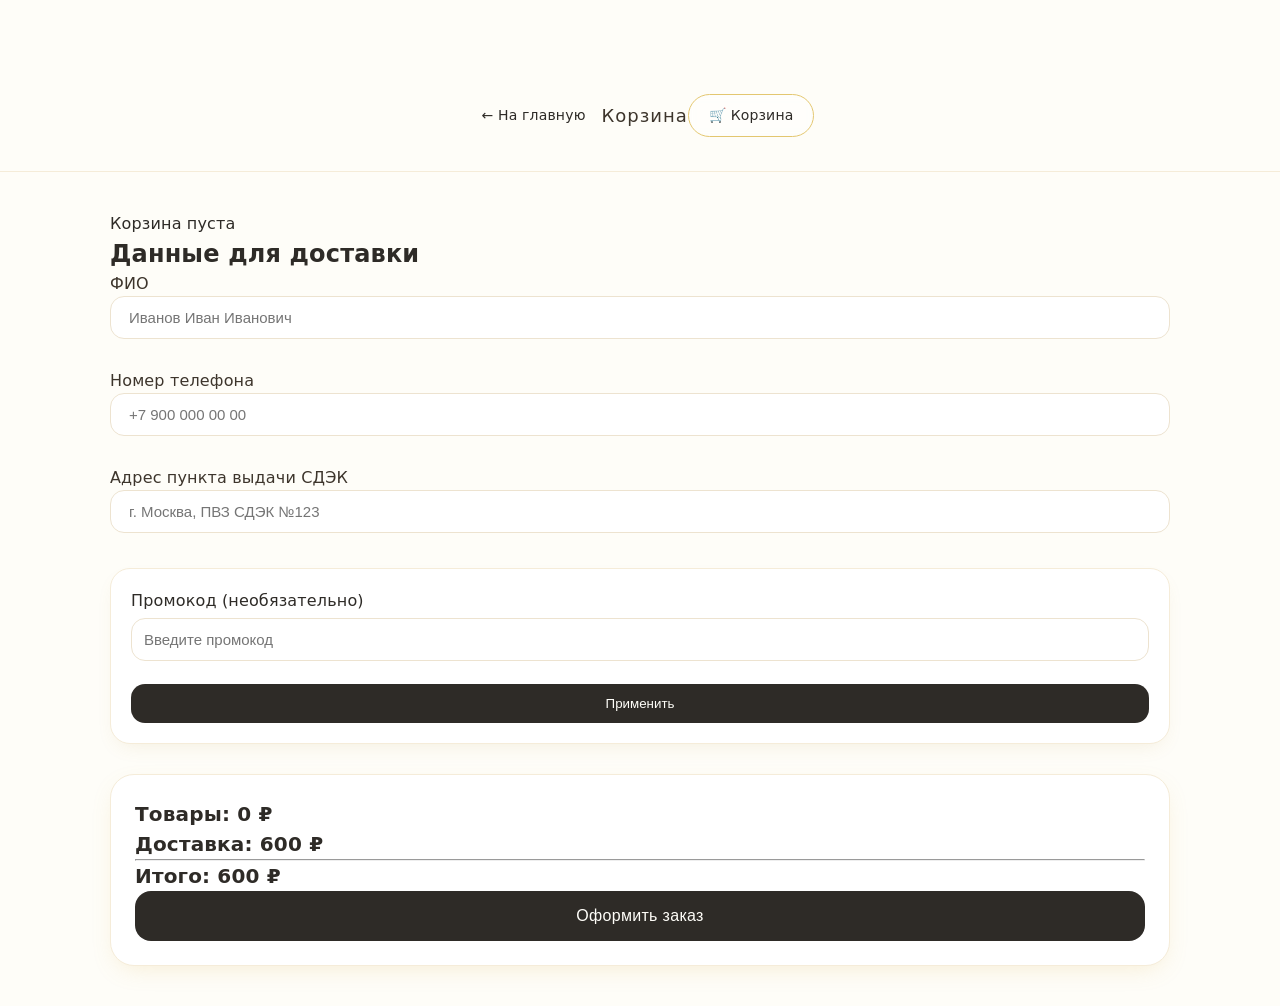
==== commit fad11ef4: "Modify delivery price in cart.html Updated delivery price from 550 to 600." ====
--- a/cart.html
+++ b/cart.html
@@ -61,7 +61,7 @@
 
 <div class="cart-total">
   <p>Товары: <span id="products-price">0</span> ₽</p>
-  <p>Доставка: <span id="delivery-price">550</span> ₽</p>
+  <p>Доставка: <span id="delivery-price">600</span> ₽</p>
   <hr>
   <p class="total">
     Итого: <span id="total-price">0</span> ₽
